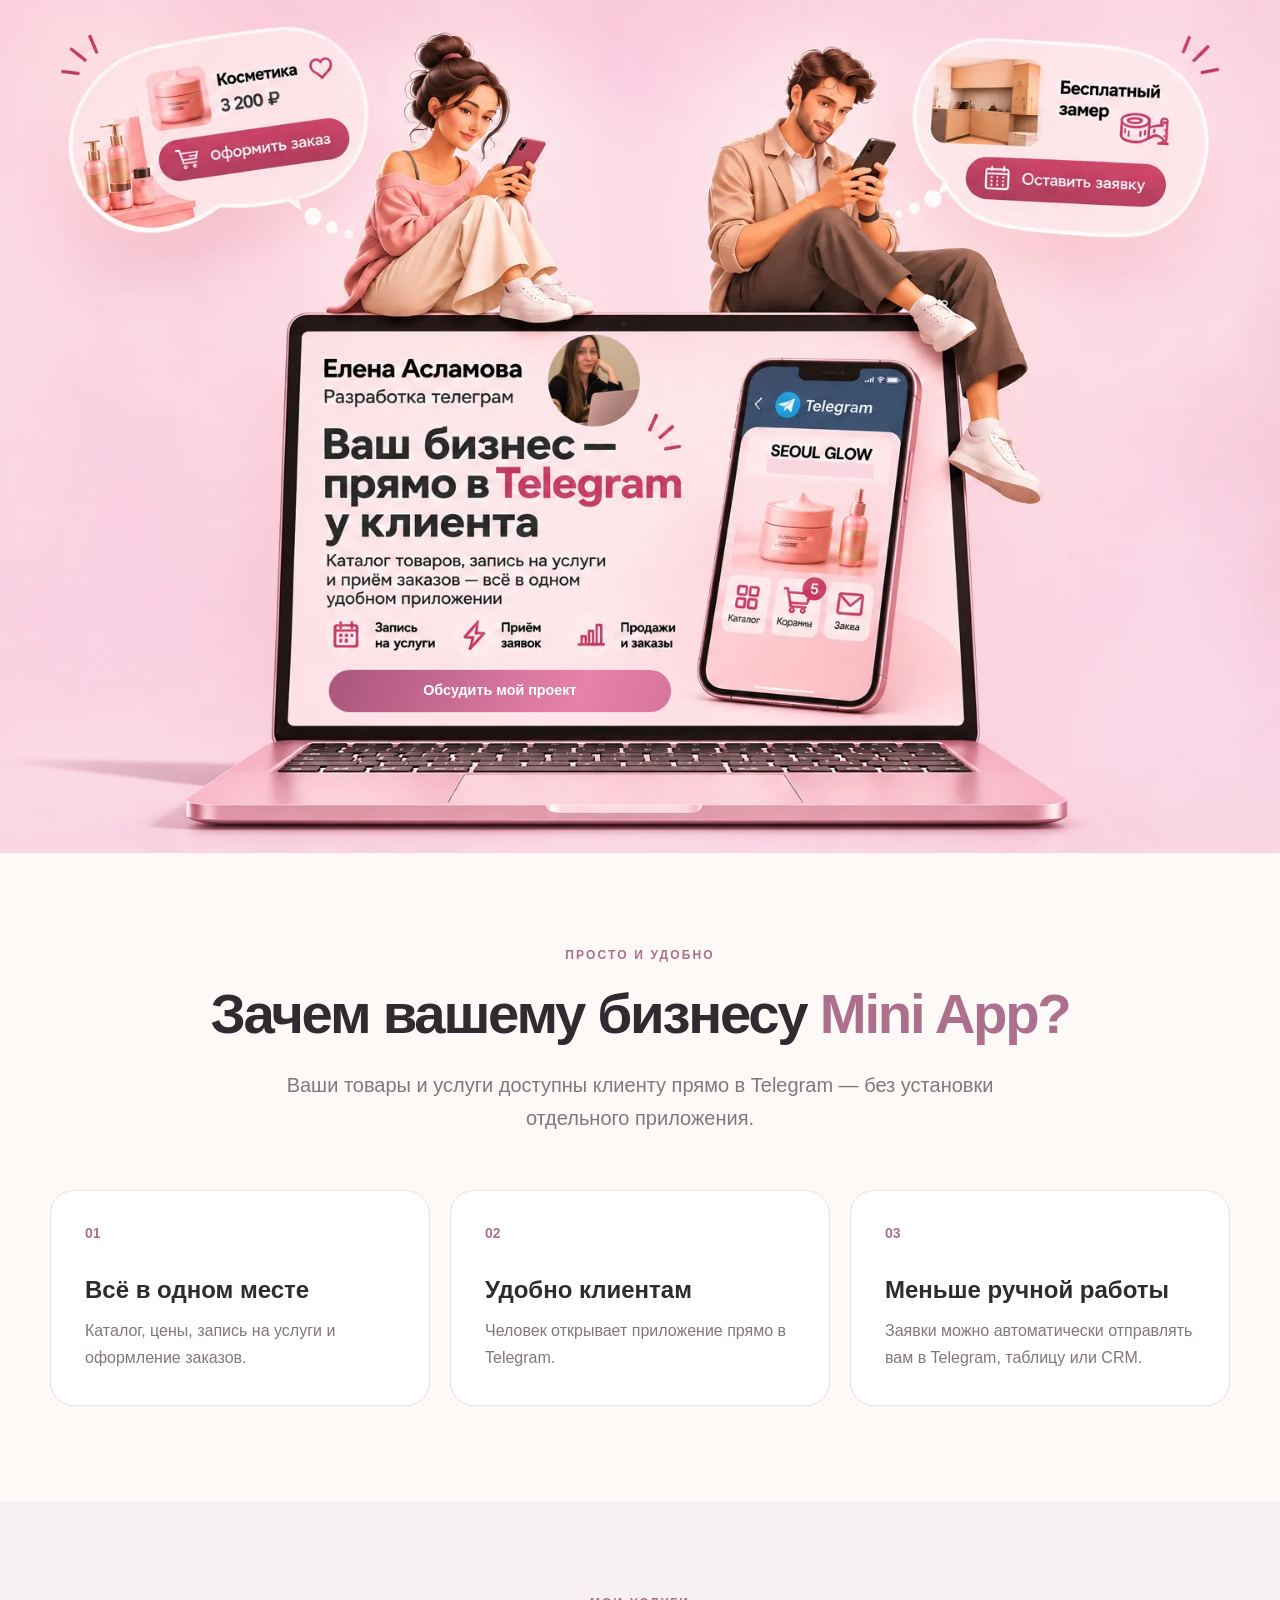
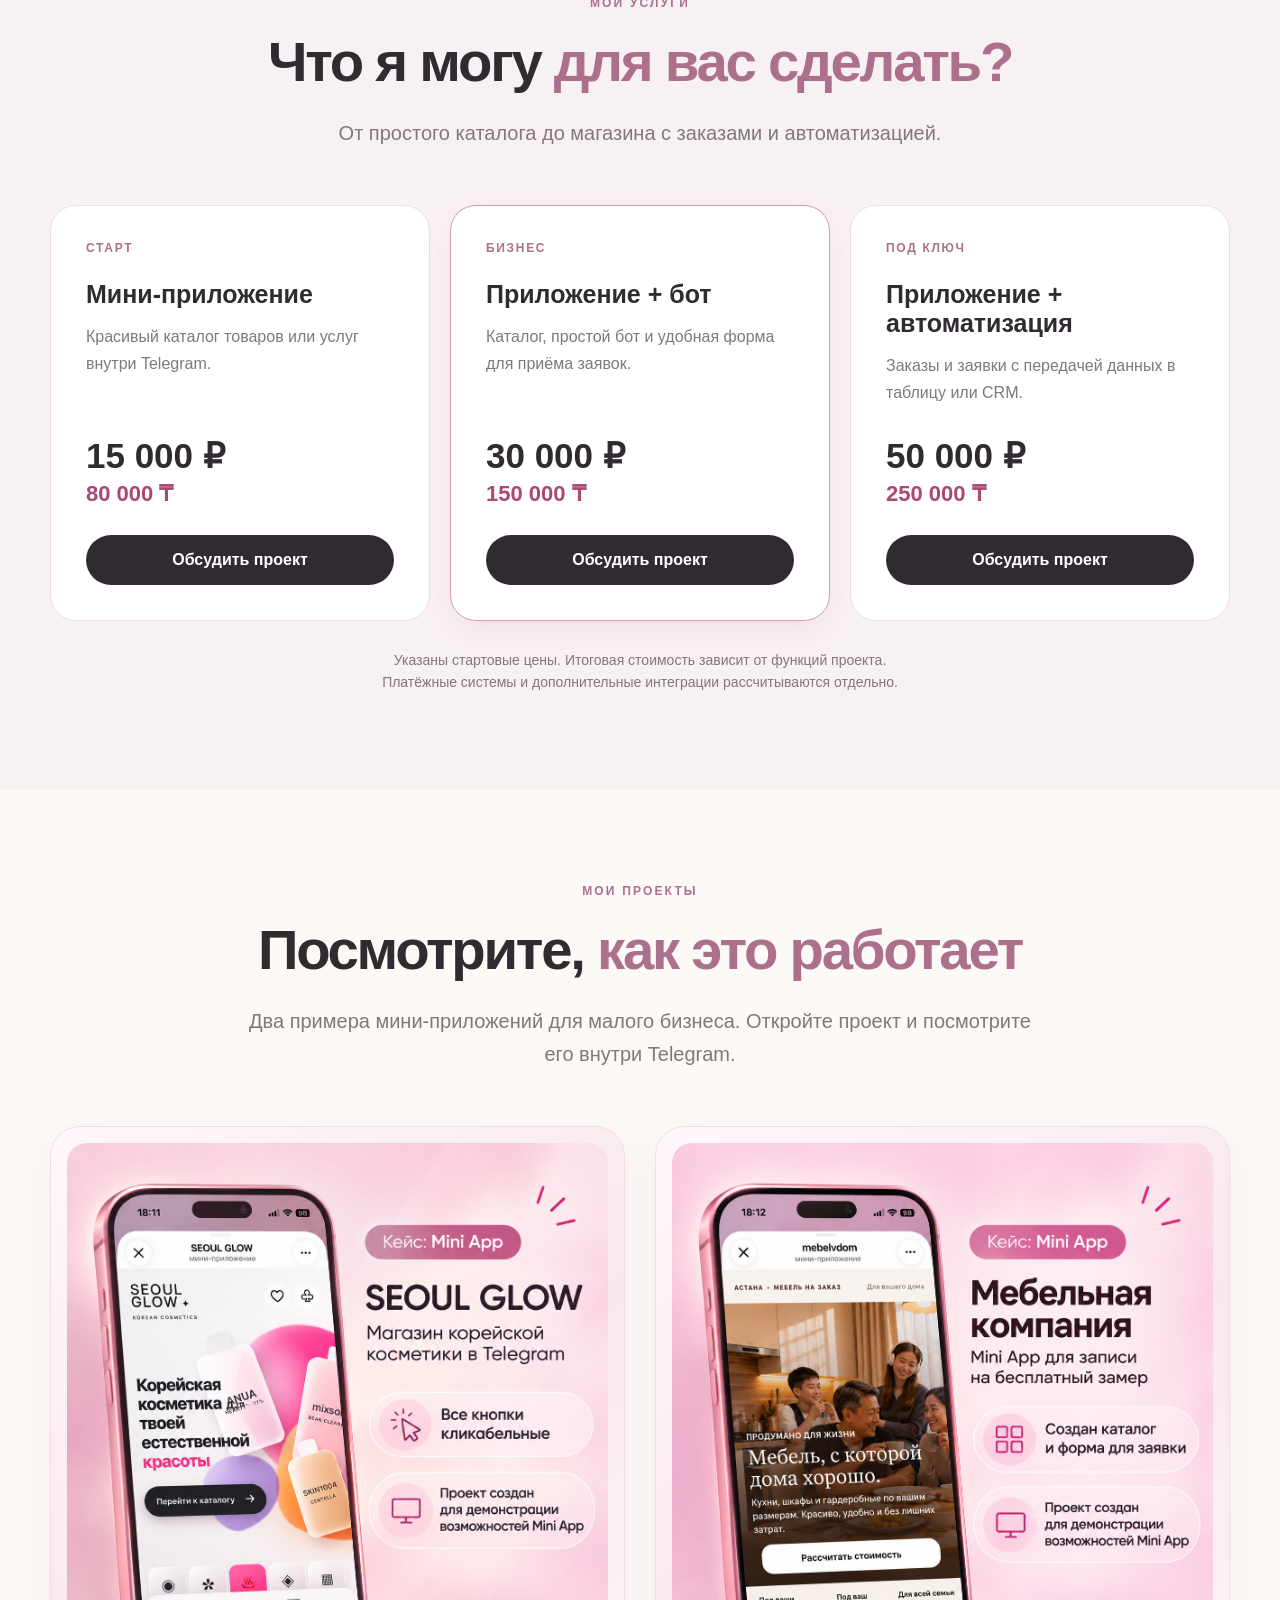
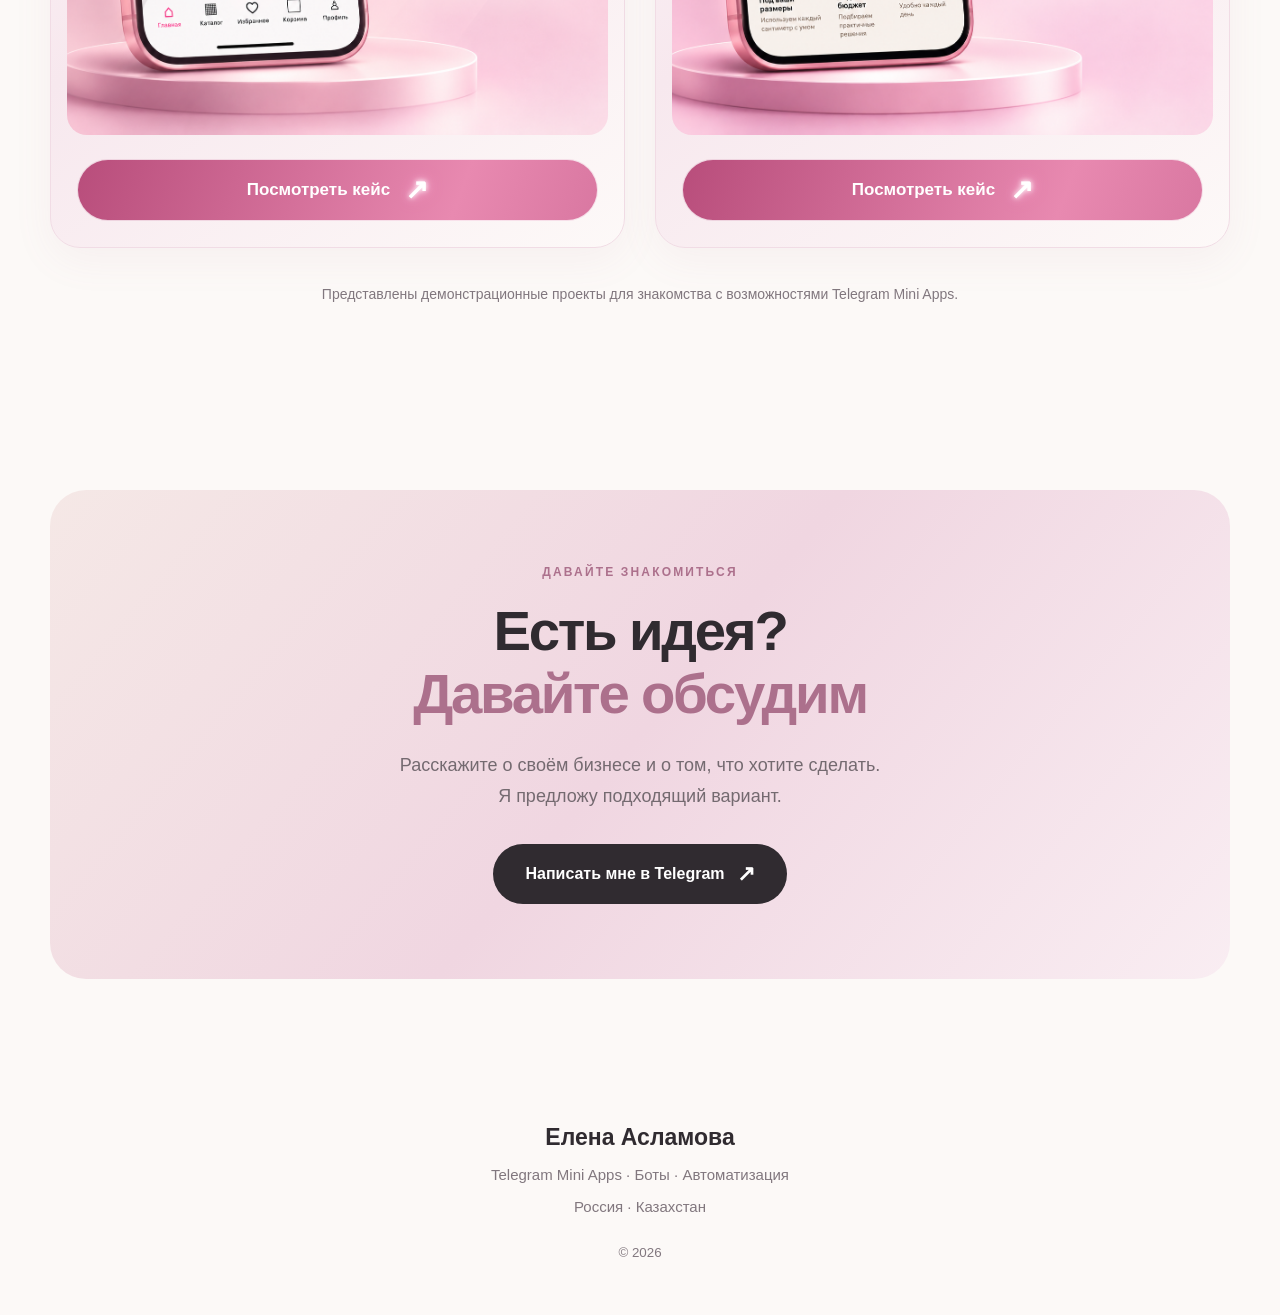
==== index.html @ 5c0ab69a "Rename  index.html to index.html" ====
<!DOCTYPE html>
<html lang="ru">
<head>
  <meta charset="UTF-8">
  <meta name="viewport" content="width=device-width, initial-scale=1.0, viewport-fit=cover">
  <meta name="theme-color" content="#f8e5e9">
  <title>Елена Асламова — Telegram Mini Apps</title>
  <link rel="stylesheet" href="style.css">
</head>
<body>

<main>

  <!-- ГЛАВНЫЙ ЭКРАН -->
  <section class="hero" aria-label="Разработка Telegram Mini Apps">
    <div class="hero-art">
      <img
        class="hero-image"
        src="imagesaslamovaelena/hero.png"
        alt="Елена Асламова — разработка Telegram Mini Apps для бизнеса"
      >

      <a
        class="hero-button"
        href="https://t.me/ledypooh"
        target="_blank"
        rel="noopener noreferrer"
        aria-label="Обсудить мой проект в Telegram"
      >
        <span>Обсудить мой проект</span>
      </a>
    </div>
  </section>

  <!-- ПРЕИМУЩЕСТВА -->
  <section class="content-section" id="benefits">
    <div class="section-inner">
      <p class="eyebrow">ПРОСТО И УДОБНО</p>

      <h2>Зачем вашему бизнесу <em>Mini App?</em></h2>

      <p class="section-description">
        Ваши товары и услуги доступны клиенту прямо в Telegram —
        без установки отдельного приложения.
      </p>

      <div class="benefits-grid">
        <article class="info-card">
          <span class="card-number">01</span>
          <h3>Всё в одном месте</h3>
          <p>Каталог, цены, запись на услуги и оформление заказов.</p>
        </article>

        <article class="info-card">
          <span class="card-number">02</span>
          <h3>Удобно клиентам</h3>
          <p>Человек открывает приложение прямо в Telegram.</p>
        </article>

        <article class="info-card">
          <span class="card-number">03</span>
          <h3>Меньше ручной работы</h3>
          <p>Заявки можно автоматически отправлять вам в Telegram, таблицу или CRM.</p>
        </article>
      </div>
    </div>
  </section>

  <!-- УСЛУГИ И ЦЕНЫ -->
  <section class="content-section services-section" id="services">
    <div class="section-inner">
      <p class="eyebrow">МОИ УСЛУГИ</p>

      <h2>Что я могу <em>для вас сделать?</em></h2>

      <p class="section-description">
        От простого каталога до магазина с заказами и автоматизацией.
      </p>

      <div class="prices-grid">

        <article class="price-card">
          <p class="price-label">СТАРТ</p>
          <h3>Мини-приложение</h3>
          <p>Красивый каталог товаров или услуг внутри Telegram.</p>

          <div class="price">15 000 ₽</div>
          <div class="price-kzt">80 000 ₸</div>

          <a href="https://t.me/ledypooh" target="_blank" rel="noopener noreferrer">
            Обсудить проект
          </a>
        </article>

        <article class="price-card featured">
          <p class="price-label">БИЗНЕС</p>
          <h3>Приложение + бот</h3>
          <p>Каталог, простой бот и удобная форма для приёма заявок.</p>

          <div class="price">30 000 ₽</div>
          <div class="price-kzt">150 000 ₸</div>

          <a href="https://t.me/ledypooh" target="_blank" rel="noopener noreferrer">
            Обсудить проект
          </a>
        </article>

        <article class="price-card">
          <p class="price-label">ПОД КЛЮЧ</p>
          <h3>Приложение + автоматизация</h3>
          <p>Заказы и заявки с передачей данных в таблицу или CRM.</p>

          <div class="price">50 000 ₽</div>
          <div class="price-kzt">250 000 ₸</div>

          <a href="https://t.me/ledypooh" target="_blank" rel="noopener noreferrer">
            Обсудить проект
          </a>
        </article>

      </div>

      <p class="price-note">
        Указаны стартовые цены. Итоговая стоимость зависит от функций проекта.
        <span class="price-note-line">
          Платёжные системы и дополнительные интеграции рассчитываются отдельно.
        </span>
      </p>
    </div>
  </section>

  <!-- МОИ ПРОЕКТЫ -->
  <section class="content-section projects-section" id="projects">
    <div class="section-inner">

      <p class="eyebrow">МОИ ПРОЕКТЫ</p>

      <h2>Посмотрите, <em>как это работает</em></h2>

      <p class="section-description">
        Два примера мини-приложений для малого бизнеса.
        Откройте проект и посмотрите его внутри Telegram.
      </p>

      <div class="projects-grid">

        <!-- КЕЙС: КОРЕЙСКАЯ КОСМЕТИКА -->
        <article class="project-card">
          <img
            class="project-image"
            src="imagesaslamovaelena/case-cosmetics.png"
            alt="Демонстрационный Mini App магазина корейской косметики SEOUL GLOW"
            loading="lazy"
          >

          <div class="project-action">
            <a
              class="project-button"
              href="https://t.me/seoulglowas_bot"
              target="_blank"
              rel="noopener noreferrer"
              aria-label="Посмотреть кейс магазина корейской косметики"
            >
              <span>Посмотреть кейс</span>
              <span class="project-arrow" aria-hidden="true">↗</span>
            </a>
          </div>
        </article>

        <!-- КЕЙС: МЕБЕЛЬ -->
        <article class="project-card">
          <img
            class="project-image"
            src="imagesaslamovaelena/case-furniture.png"
            alt="Демонстрационный Mini App мебельной компании"
            loading="lazy"
          >

          <div class="project-action">
            <a
              class="project-button"
              href="https://t.me/mebelvdomastana_bot"
              target="_blank"
              rel="noopener noreferrer"
              aria-label="Посмотреть кейс мебельной компании"
            >
              <span>Посмотреть кейс</span>
              <span class="project-arrow" aria-hidden="true">↗</span>
            </a>
          </div>
        </article>

      </div>

      <p class="projects-note">
        Представлены демонстрационные проекты для знакомства
        с возможностями Telegram Mini Apps.
      </p>

    </div>
  </section>

  <!-- КОНТАКТ -->
  <section class="contact-section" id="contact">
    <div class="section-inner">

      <p class="eyebrow">ДАВАЙТЕ ЗНАКОМИТЬСЯ</p>

      <h2>
        Есть идея?
        <span>Давайте обсудим</span>
      </h2>

      <p>
        Расскажите о своём бизнесе и о том, что хотите сделать.
        <span class="contact-description-line">
          Я предложу подходящий вариант.
        </span>
      </p>

      <a
        class="contact-button"
        href="https://t.me/ledypooh"
        target="_blank"
        rel="noopener noreferrer"
      >
        Написать мне в Telegram
        <span aria-hidden="true">↗</span>
      </a>

    </div>
  </section>

</main>

<footer>
  <strong>Елена Асламова</strong>
  <p>Telegram Mini Apps · Боты · Автоматизация</p>
  <p>Россия · Казахстан</p>
  <small>© 2026</small>
</footer>

</body>
</html>
---- style.css ----
:root {
  --background: #fcf9f7;
  --text: #302b30;
  --muted: #81777e;
  --rose: #ac708c;
  --rose-dark: #a94872;
  --border: #eddee5;
}

* {
  box-sizing: border-box;
}

html {
  scroll-behavior: smooth;
}

body {
  margin: 0;
  padding: 0;
  font-family: -apple-system, BlinkMacSystemFont, "Segoe UI",
    Arial, sans-serif;
  background: var(--background);
  color: var(--text);
}

img {
  display: block;
  max-width: 100%;
}

a {
  text-decoration: none;
}

/* ГЛАВНЫЙ ЭКРАН */

.hero {
  width: 100%;
  margin: 0;
  padding: 0;
  overflow: hidden;
  background: #f8dce4;
}

.hero-art {
  position: relative;
  width: 100%;
  line-height: 0;
}

.hero-image {
  display: block;
  width: 100%;
  height: auto;
  margin: 0;
  padding: 0;
  border: 0;
  border-radius: 0;
}

/* КНОПКА НА ЭКРАНЕ НОУТБУКА */

.hero-button {
  position: absolute;
  left: 25.6%;
  top: 78.4%;
  width: 26.9%;
  height: 5.1%;

  display: flex;
  align-items: center;
  justify-content: center;

  border-radius: 999px;
  overflow: hidden;

  color: #ffffff;
  font-size: clamp(7px, 1.12vw, 20px);
  font-weight: 700;
  line-height: 1.1;
  white-space: nowrap;

  background: linear-gradient(
    110deg,
    #aa557c,
    #e782aa,
    #b85d85,
    #ef9abc,
    #aa557c
  );

  background-size: 300% 100%;
  border: 1px solid rgba(255, 255, 255, 0.7);

  animation:
    pinkFlow 4s linear infinite,
    neonPulse 2.6s ease-in-out infinite;

  z-index: 3;
  cursor: pointer;
}

.hero-button:hover {
  filter: brightness(1.1);
}

.hero-button:focus-visible {
  outline: 2px solid #9d356c;
  outline-offset: 3px;
}

/* АНИМАЦИИ */

@keyframes pinkFlow {
  0% {
    background-position: 0% 50%;
  }
  100% {
    background-position: 100% 50%;
  }
}

@keyframes neonPulse {
  0%, 100% {
    box-shadow:
      0 0 5px rgba(255, 139, 194, 0.6),
      0 0 12px rgba(255, 126, 184, 0.35);
  }
  50% {
    box-shadow:
      0 0 9px rgba(255, 169, 210, 1),
      0 0 22px rgba(255, 126, 184, 0.7);
  }
}

/* ОБЩИЕ СЕКЦИИ */

.content-section {
  padding: 95px 24px;
}

.section-inner {
  max-width: 1180px;
  margin: 0 auto;
}

.eyebrow {
  margin: 0 0 20px;
  color: var(--rose);
  font-size: 12px;
  font-weight: 800;
  letter-spacing: 0.18em;
  text-transform: uppercase;
  text-align: center;
}

.content-section h2,
.contact-section h2 {
  margin: 0;
  font-size: clamp(32px, 4.4vw, 62px);
  font-weight: 800;
  line-height: 1.12;
  letter-spacing: -0.04em;
  text-align: center;
}

h2 em {
  color: var(--rose);
  font-style: normal;
}

.section-description {
  max-width: 790px;
  margin: 24px auto 0;
  color: var(--muted);
  font-size: clamp(16px, 1.6vw, 20px);
  line-height: 1.65;
  text-align: center;
}

/* ПРЕИМУЩЕСТВА */

.benefits-grid,
.prices-grid {
  display: grid;
  grid-template-columns: repeat(3, minmax(0, 1fr));
  gap: 20px;
  margin-top: 55px;
}

.info-card {
  padding: 34px;
  border-radius: 24px;
  background: #fff;
  border: 1px solid var(--border);
}

.card-number {
  display: block;
  margin-bottom: 35px;
  color: var(--rose);
  font-size: 14px;
  font-weight: 800;
}

.info-card h3 {
  margin: 0 0 14px;
  font-size: 24px;
}

.info-card p {
  margin: 0;
  color: var(--muted);
  font-size: 16px;
  line-height: 1.65;
}

/* ТАРИФЫ */

.services-section {
  background: #f8f1f4;
}

.price-card {
  display: flex;
  flex-direction: column;
  padding: 35px;
  border-radius: 26px;
  background: #fff;
  border: 1px solid var(--border);
}

.price-card.featured {
  border-color: #d69ab5;
  box-shadow: 0 12px 35px rgba(170, 93, 132, 0.09);
}

.price-label {
  margin: 0 0 25px;
  color: var(--rose);
  font-size: 12px;
  font-weight: 800;
  letter-spacing: 0.14em;
}

.price-card h3 {
  margin: 0 0 15px;
  font-size: 25px;
}

.price-card > p:not(.price-label) {
  margin: 0 0 30px;
  color: var(--muted);
  line-height: 1.65;
  flex-grow: 1;
}

.price {
  font-size: 35px;
  font-weight: 800;
}

.price-kzt {
  margin-top: 5px;
  color: var(--rose-dark);
  font-size: 22px;
  font-weight: 700;
}

.price-card a {
  display: block;
  margin-top: 28px;
  padding: 16px;
  border-radius: 999px;
  background: var(--text);
  color: #fff;
  text-align: center;
  font-weight: 700;
}

.price-note {
  margin: 28px auto 0;
  max-width: 100%;
  text-align: center;
  color: var(--muted);
  font-size: 14px;
  line-height: 1.6;
}

.price-note-line {
  display: block;
  white-space: nowrap;
}

/* МОИ ПРОЕКТЫ */

.projects-section {
  background: #fcf9f7;
}

.projects-grid {
  display: grid;
  grid-template-columns: repeat(2, minmax(0, 1fr));
  gap: 30px;
  margin-top: 55px;
  align-items: start;
}

.project-card {
  min-width: 0;
  padding: 16px 16px 26px;
  border-radius: 30px;
  background: linear-gradient(
    145deg,
    #fff8fb,
    #f7e8ee,
    #fdf9f8
  );
  border: 1px solid #f1dce5;
  box-shadow: 0 12px 40px rgba(172, 112, 140, 0.07);
}

.project-image {
  width: 100%;
  height: auto;
  border-radius: 20px;
}

.project-action {
  padding: 24px 10px 0;
  text-align: center;
}

.project-button {
  width: 100%;
  min-height: 62px;
  padding: 15px 22px;
  display: flex;
  align-items: center;
  justify-content: center;
  gap: 15px;

  border: 1px solid rgba(255, 255, 255, 0.75);
  border-radius: 999px;

  background: linear-gradient(
    110deg,
    #b84d7b,
    #e889b0,
    #c05a88,
    #f09bbd,
    #b84d7b
  );
  background-size: 300% 100%;

  color: #fff;
  font-family: inherit;
  font-size: 17px;
  font-weight: 800;
  text-align: center;

  cursor: pointer;

  animation:
    pinkFlow 4s linear infinite,
    projectGlow 2.8s ease-in-out infinite;

  transition: transform 0.2s ease;
}

.project-button:hover {
  transform: translateY(-3px);
}

.project-button:focus-visible {
  outline: 3px solid #9d356c;
  outline-offset: 4px;
}

.project-arrow {
  display: inline-block;
  font-size: 28px;
  line-height: 1;
  color: #fff;
  text-shadow:
    0 0 5px #fff,
    0 0 10px #ffd3e8,
    0 0 18px #ff8dbf;

  animation: arrowGlow 2s ease-in-out infinite;
}

@keyframes projectGlow {
  0%, 100% {
    box-shadow:
      0 0 8px rgba(255, 140, 195, 0.5),
      0 0 18px rgba(233, 116, 170, 0.25);
  }
  50% {
    box-shadow:
      0 0 12px rgba(255, 158, 205, 0.9),
      0 0 28px rgba(233, 116, 170, 0.55);
  }
}

@keyframes arrowGlow {
  0%, 100% {
    filter: brightness(1);
    text-shadow:
      0 0 5px #fff,
      0 0 10px #ffd3e8;
  }
  50% {
    filter: brightness(1.3);
    text-shadow:
      0 0 8px #fff,
      0 0 16px #fff,
      0 0 25px #ff9cc8;
  }
}

.projects-note {
  max-width: 720px;
  margin: 35px auto 0;
  text-align: center;
  color: var(--muted);
  font-size: 14px;
  line-height: 1.6;
}

/* КОНТАКТ */

.contact-section {
  padding: 90px 24px;
}

.contact-section .section-inner {
  padding: 75px 28px;
  border-radius: 36px;
  background: linear-gradient(
    130deg,
    #f5e8e6,
    #f0d6e1,
    #f9edf2
  );
  text-align: center;
}

.contact-section h2 span {
  display: block;
  color: var(--rose);
}

.contact-section p:not(.eyebrow) {
  max-width: 850px;
  margin: 25px auto 32px;
  color: #746a70;
  font-size: 18px;
  line-height: 1.7;
}

.contact-description-line {
  display: block;
}

.contact-button {
  display: inline-flex;
  align-items: center;
  justify-content: center;
  gap: 12px;

  padding: 19px 32px;
  border-radius: 999px;
  background: #302b30;
  color: #fff;
  font-weight: 700;

  animation: blackNeon 2.7s ease-in-out infinite;
}

.contact-button span {
  font-size: 22px;
  line-height: 1;
}

@keyframes blackNeon {
  0%, 100% {
    box-shadow:
      0 0 7px rgba(48, 43, 48, 0.4),
      0 0 14px rgba(48, 43, 48, 0.18);
  }
  50% {
    box-shadow:
      0 0 12px rgba(48, 43, 48, 0.7),
      0 0 25px rgba(48, 43, 48, 0.4);
  }
}

/* ПОДВАЛ */

footer {
  padding: 55px 24px;
  text-align: center;
}

footer strong {
  font-size: 23px;
}

footer p {
  color: var(--muted);
  font-size: 15px;
}

footer small {
  display: block;
  margin-top: 30px;
  color: var(--muted);
}

/* МОБИЛЬНЫЕ ЭКРАНЫ */

@media (max-width: 760px) {
  .content-section {
    padding: 65px 18px;
  }

  .benefits-grid,
  .prices-grid,
  .projects-grid {
    grid-template-columns: 1fr;
    gap: 20px;
    margin-top: 35px;
  }

  .info-card,
  .price-card {
    padding: 26px;
  }

  .project-card {
    padding: 12px 12px 22px;
    border-radius: 24px;
  }

  .project-image {
    border-radius: 16px;
  }

  .project-button {
    min-height: 58px;
    font-size: 16px;
  }

  .price-note-line {
    white-space: normal;
  }

  .contact-section {
    padding: 50px 16px;
  }

  .contact-section .section-inner {
    padding: 55px 22px;
    border-radius: 25px;
  }

  .contact-section p:not(.eyebrow) {
    font-size: 16px;
  }
}

@media (prefers-reduced-motion: reduce) {
  .hero-button,
  .project-button,
  .project-arrow,
  .contact-button {
    animation: none;
  }
}
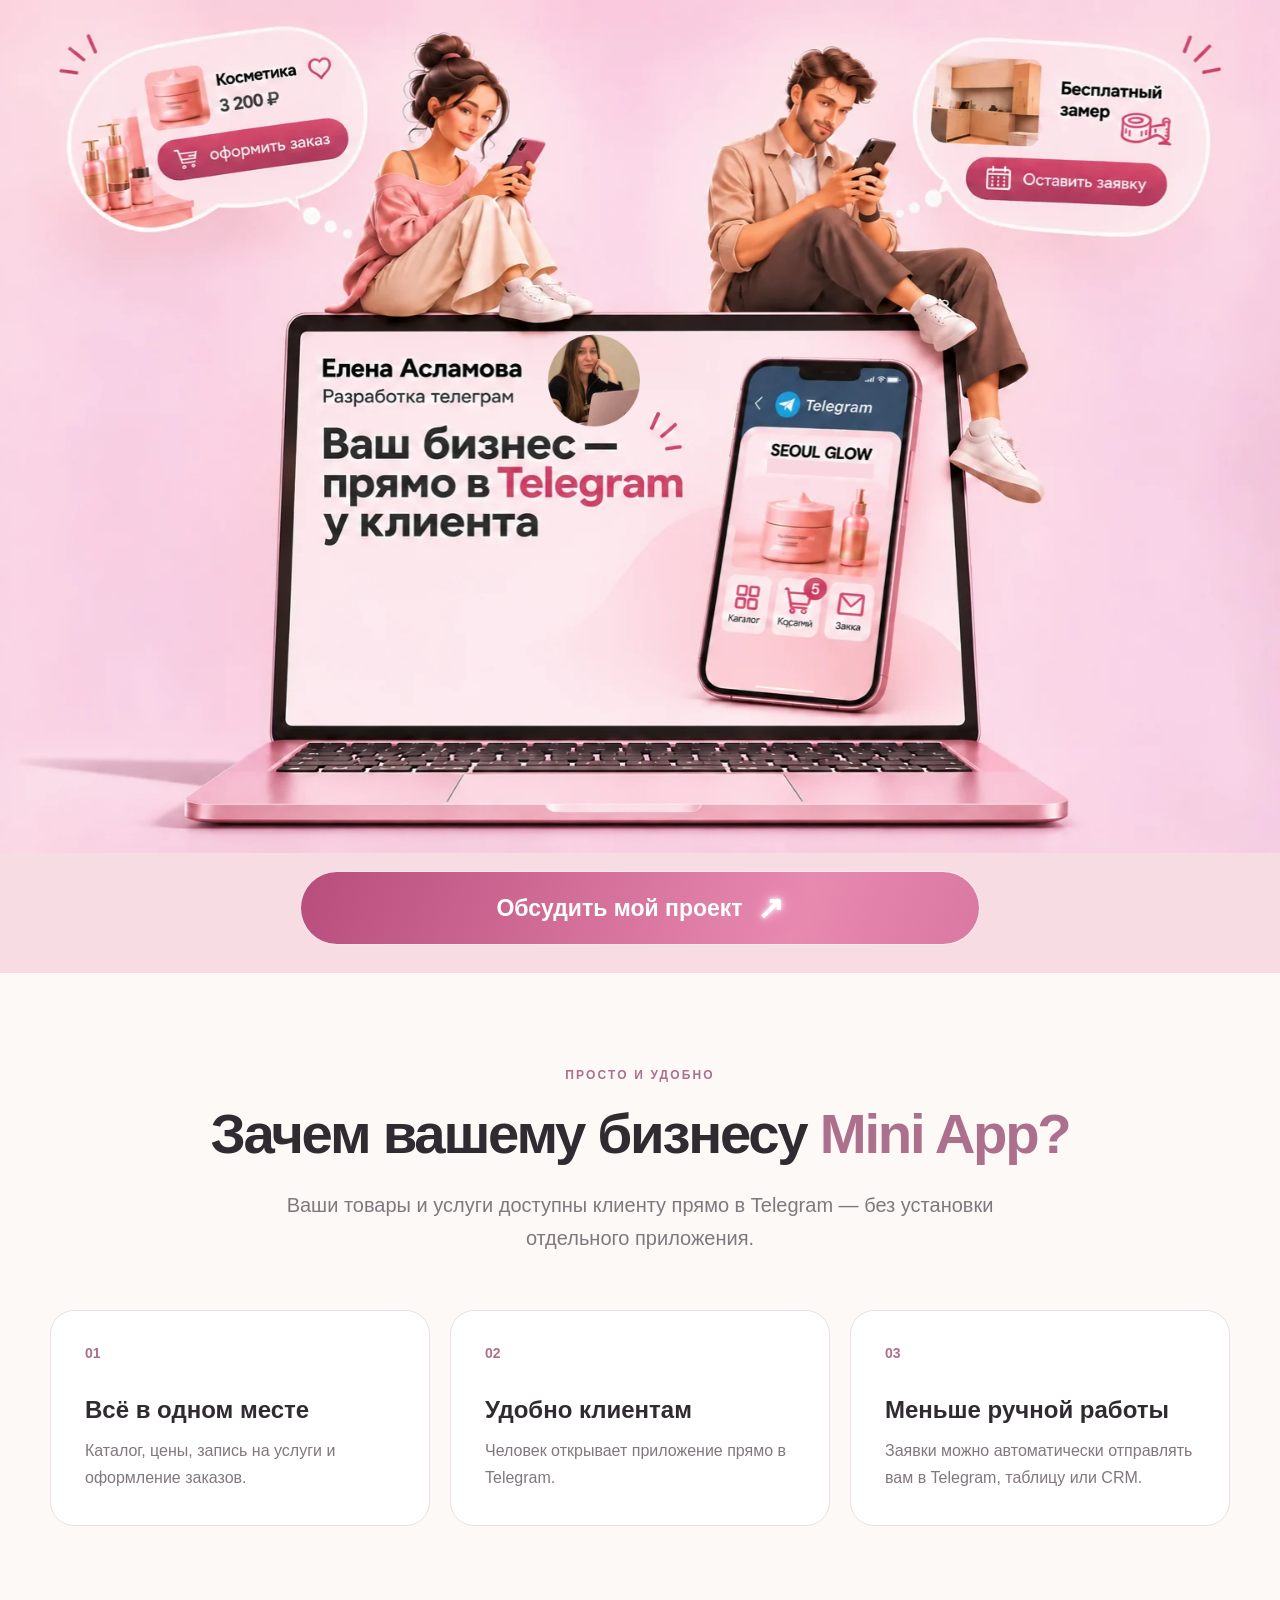
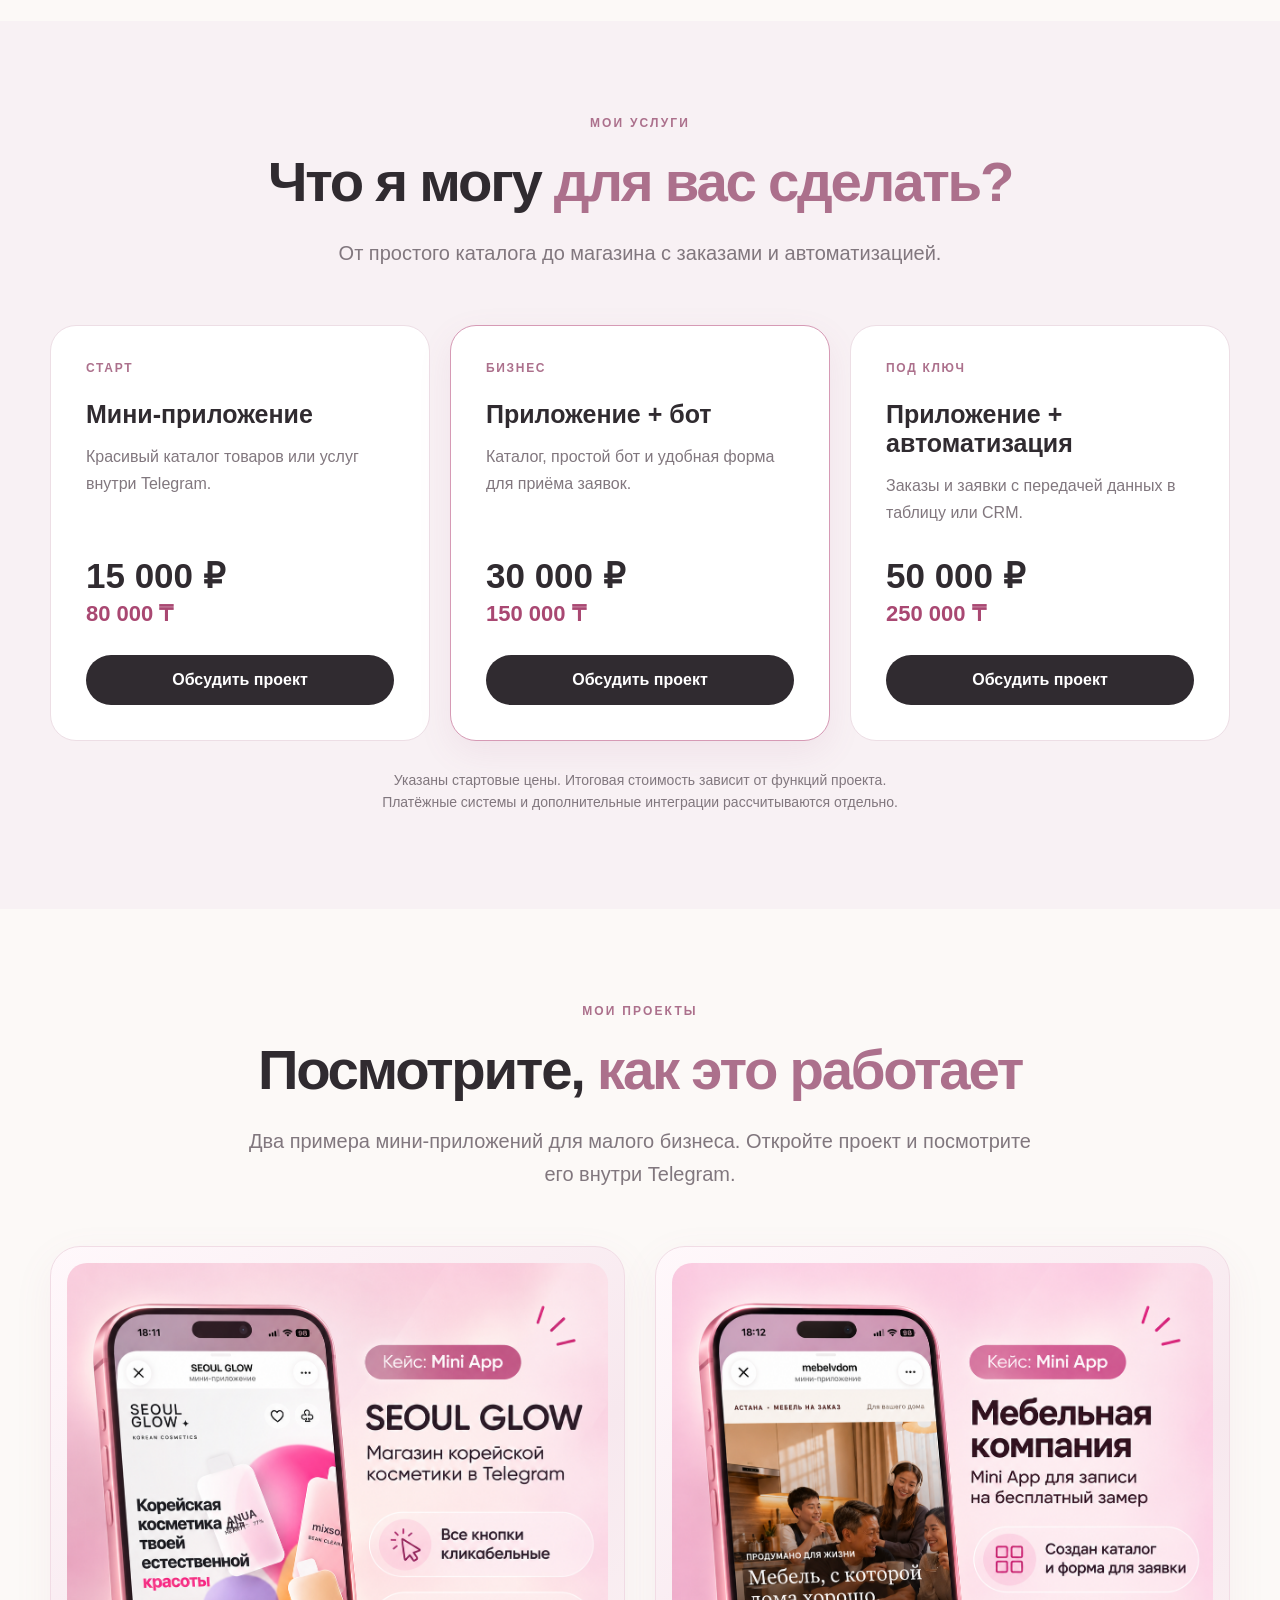
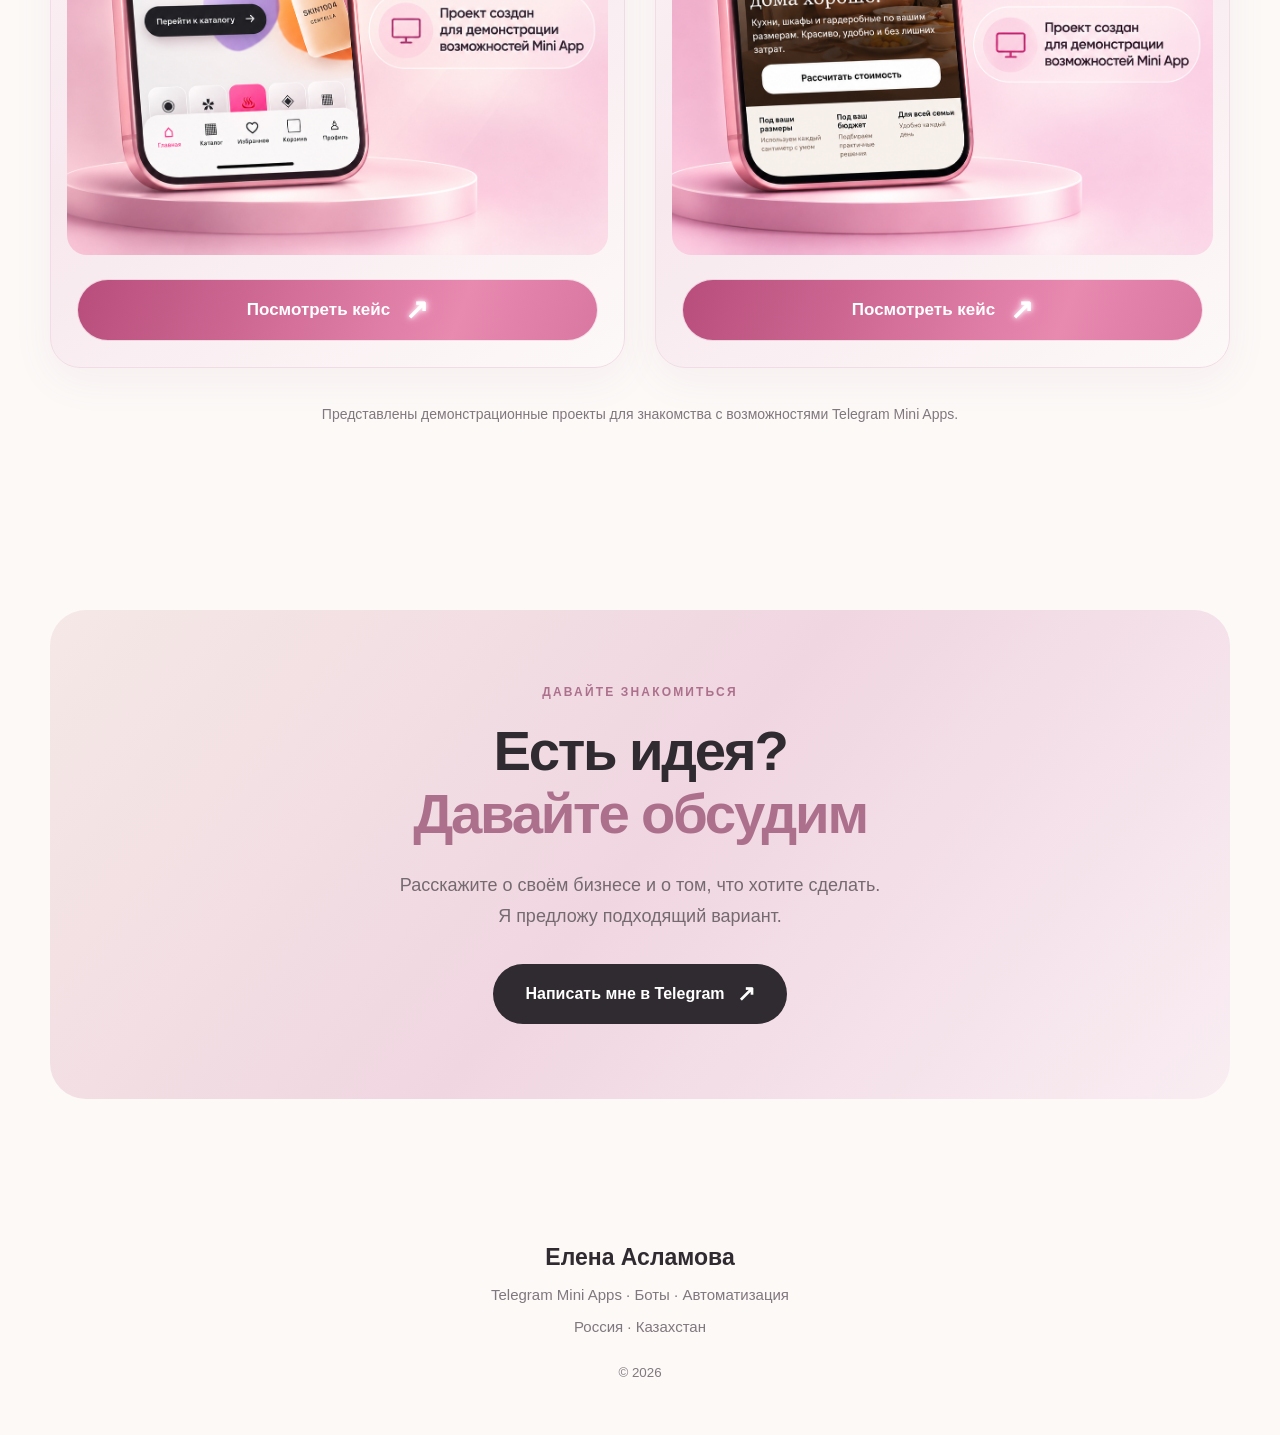
==== commit 65d303c8: "Update hero image and neon button" ====
--- a/index.html
+++ b/index.html
@@ -1,3 +1,4 @@
+
 <!DOCTYPE html>
 <html lang="ru">
 <head>
@@ -5,7 +6,7 @@
   <meta name="viewport" content="width=device-width, initial-scale=1.0, viewport-fit=cover">
   <meta name="theme-color" content="#f8e5e9">
   <title>Елена Асламова — Telegram Mini Apps</title>
-  <link rel="stylesheet" href="style.css">
+  <link rel="stylesheet" href="style.css?v=20261117-2">
 </head>
 <body>
 
@@ -16,7 +17,7 @@
     <div class="hero-art">
       <img
         class="hero-image"
-        src="imagesaslamovaelena/hero.png"
+        src="imagesaslamovaelena/hero.png?v=20261117-2"
         alt="Елена Асламова — разработка Telegram Mini Apps для бизнеса"
       >
 
@@ -28,6 +29,7 @@
         aria-label="Обсудить мой проект в Telegram"
       >
         <span>Обсудить мой проект</span>
+        <span class="hero-arrow" aria-hidden="true">↗</span>
       </a>
     </div>
   </section>
@@ -241,4 +243,4 @@
 </footer>
 
 </body>
-</html>
+</html>
--- a/style.css
+++ b/style.css
@@ -1,4 +1,3 @@
-
 :root {
   --background: #fcf9f7;
   --text: #302b30;
@@ -47,7 +46,7 @@
 .hero-art {
   position: relative;
   width: 100%;
-  line-height: 0;
+  line-height: normal;
 }
 
 .hero-image {
@@ -60,55 +59,70 @@
   border-radius: 0;
 }
 
-/* КНОПКА НА ЭКРАНЕ НОУТБУКА */
+/* БОЛЬШАЯ НЕОНОВАЯ КНОПКА */
 
 .hero-button {
-  position: absolute;
-  left: 25.6%;
-  top: 78.4%;
-  width: 26.9%;
-  height: 5.1%;
-
+  position: relative;
   display: flex;
   align-items: center;
   justify-content: center;
-
+  gap: 14px;
+
+  width: min(680px, calc(100% - 36px));
+  min-height: 74px;
+  margin: 18px auto 28px;
+  padding: 17px 22px;
+
+  border: 1px solid rgba(255, 255, 255, 0.85);
   border-radius: 999px;
-  overflow: hidden;
 
   color: #ffffff;
-  font-size: clamp(7px, 1.12vw, 20px);
-  font-weight: 700;
-  line-height: 1.1;
-  white-space: nowrap;
+  font-family: inherit;
+  font-size: clamp(17px, 3.8vw, 23px);
+  font-weight: 800;
+  line-height: 1.2;
+  text-align: center;
 
   background: linear-gradient(
     110deg,
-    #aa557c,
-    #e782aa,
-    #b85d85,
-    #ef9abc,
-    #aa557c
+    #b84d7b,
+    #e889b0,
+    #c05a88,
+    #f09bbd,
+    #b84d7b
   );
 
   background-size: 300% 100%;
-  border: 1px solid rgba(255, 255, 255, 0.7);
 
   animation:
     pinkFlow 4s linear infinite,
     neonPulse 2.6s ease-in-out infinite;
 
-  z-index: 3;
   cursor: pointer;
+  transition: transform 0.2s ease;
 }
 
 .hero-button:hover {
-  filter: brightness(1.1);
+  transform: translateY(-2px);
 }
 
 .hero-button:focus-visible {
-  outline: 2px solid #9d356c;
-  outline-offset: 3px;
+  outline: 3px solid #9d356c;
+  outline-offset: 4px;
+}
+
+.hero-arrow {
+  flex: 0 0 auto;
+  font-size: 32px;
+  line-height: 1;
+  color: #fff;
+
+  text-shadow:
+    0 0 5px #fff,
+    0 0 12px #ffd3e8,
+    0 0 22px #ff8dbf;
+
+  animation: arrowGlow 2s ease-in-out infinite;
 }
 
 /* АНИМАЦИИ */
@@ -574,6 +588,7 @@
 
 @media (prefers-reduced-motion: reduce) {
   .hero-button,
+  .hero-arrow,
   .project-button,
   .project-arrow,
   .contact-button {
